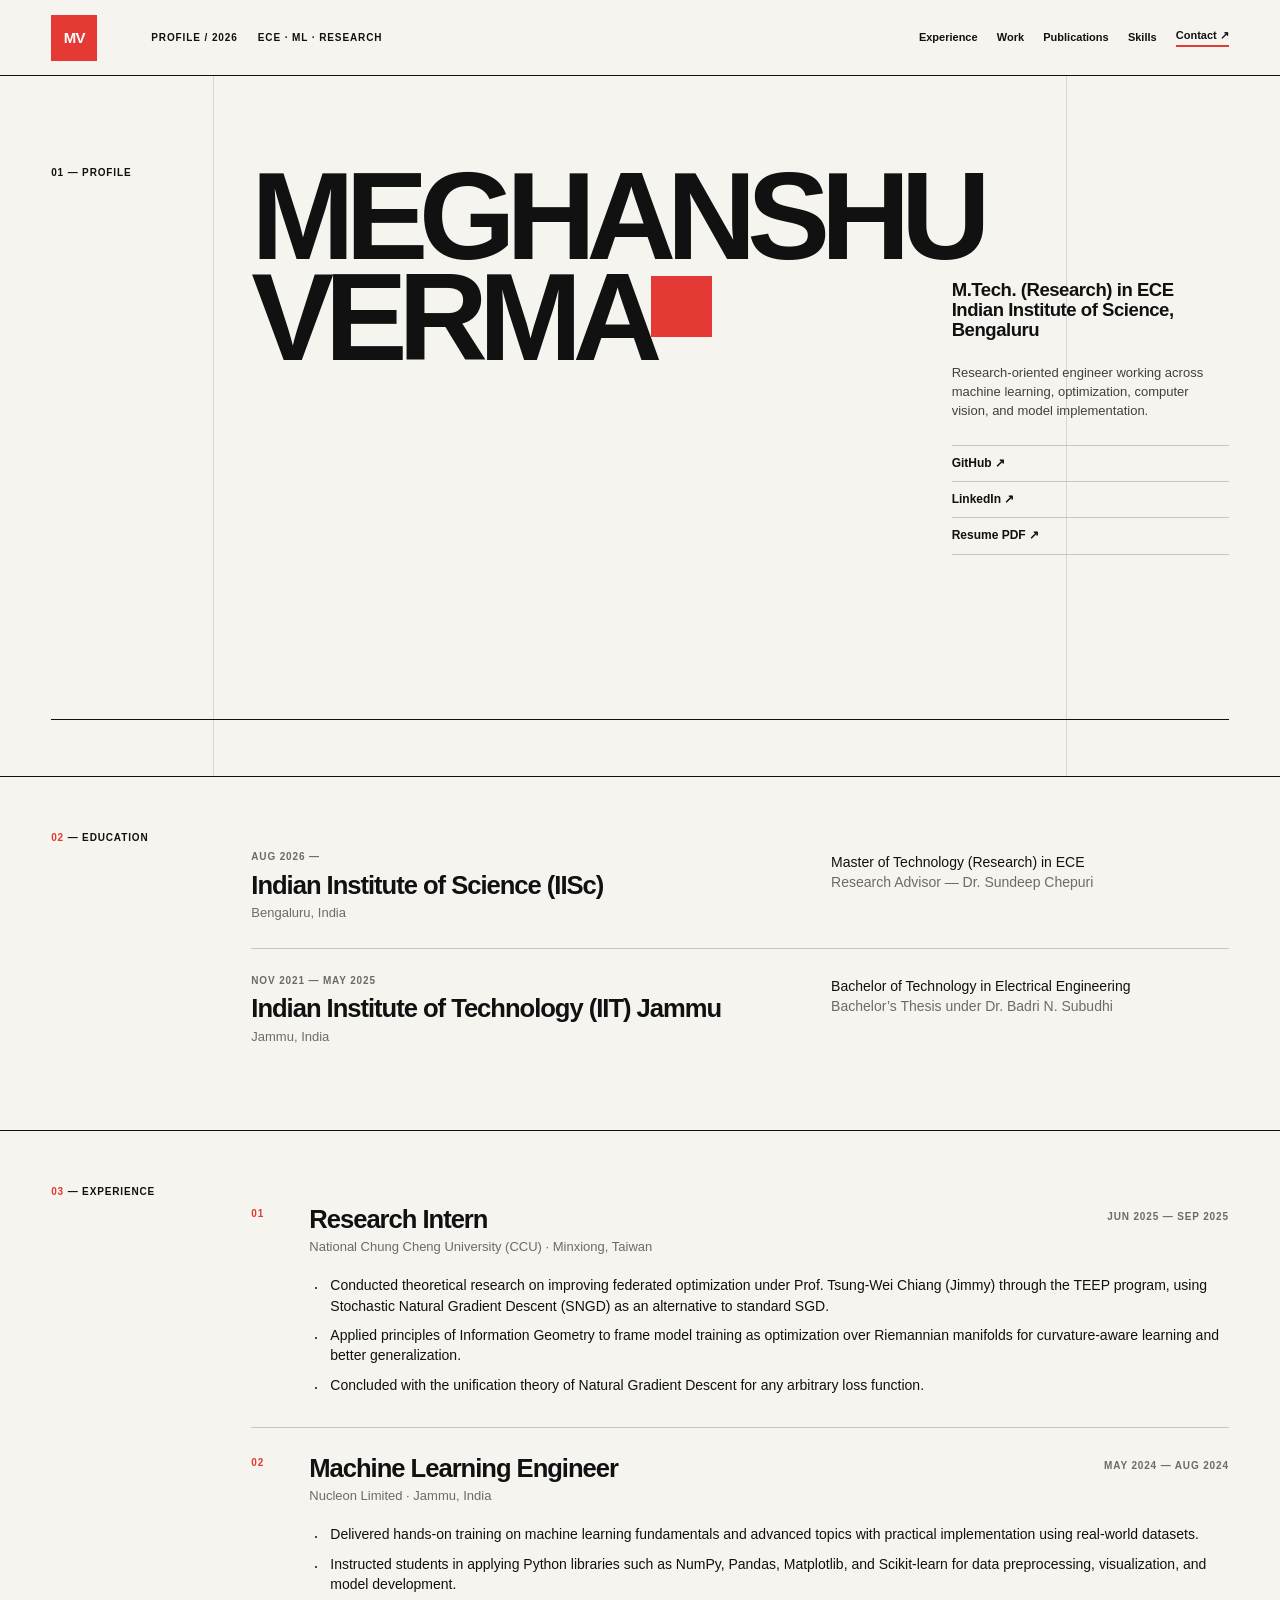
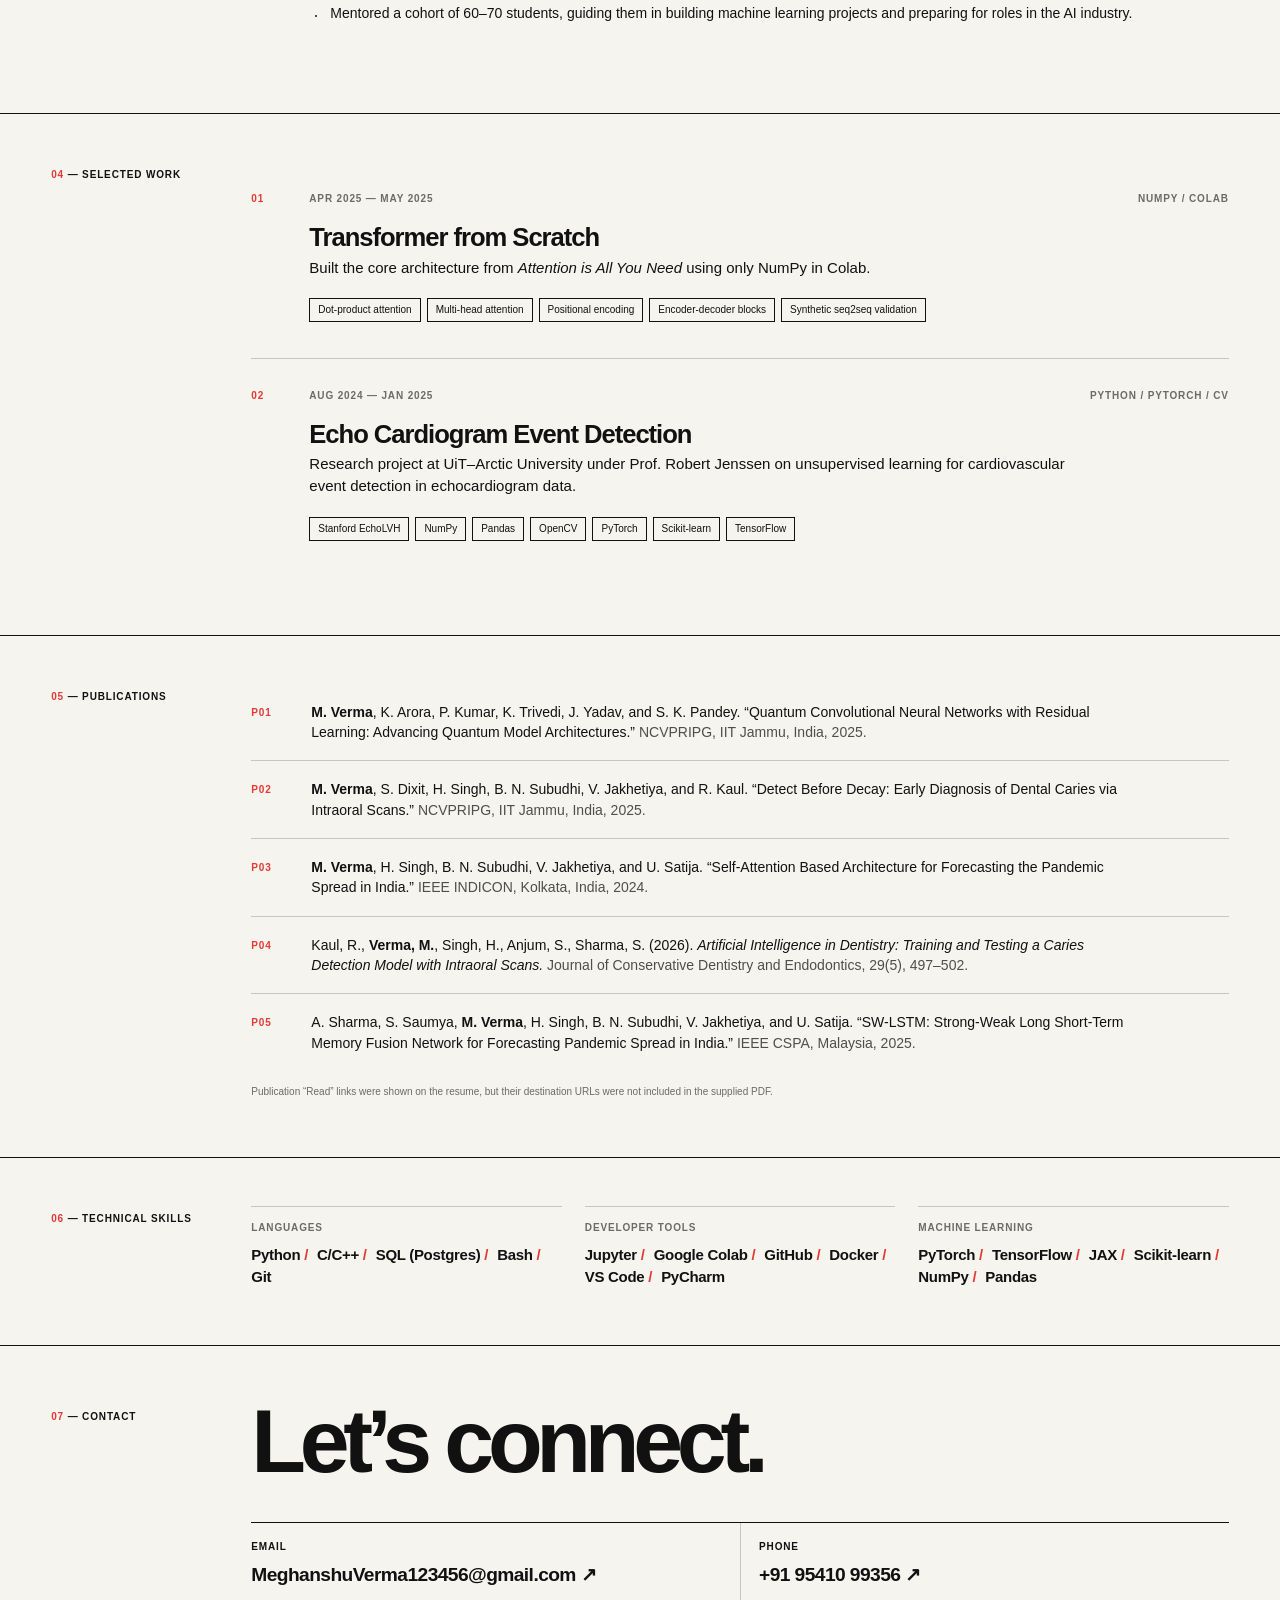
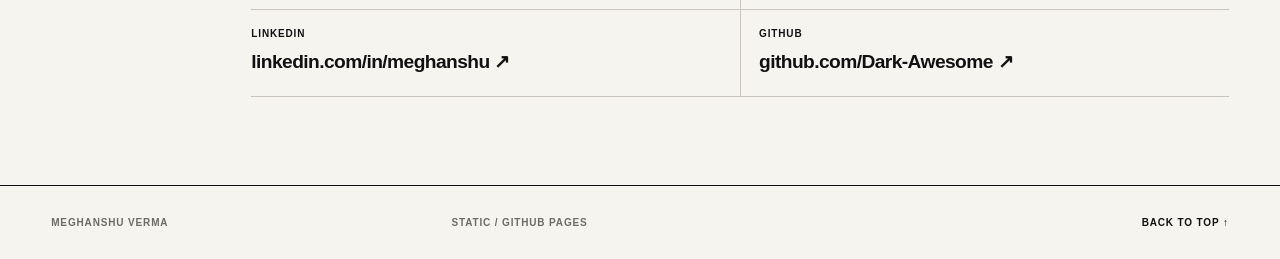
==== index.html @ c00f1c89 "Add files via upload" ====
<!doctype html>
<html lang="en">
<head>
  <meta charset="utf-8">
  <meta name="viewport" content="width=device-width, initial-scale=1">
  <meta name="theme-color" content="#e5352f">
  <meta name="description" content="Meghanshu Verma — M.Tech. (Research) in ECE at IISc Bengaluru. Research, machine learning, projects, and publications.">
  <title>Meghanshu Verma — Research & Machine Learning</title>
  <link rel="icon" href="assets/favicon.svg" type="image/svg+xml">
  <link rel="stylesheet" href="styles.css">
</head>
<body>
  <a class="skip-link" href="#main">Skip to content</a>

  <header class="site-header">
    <div class="header-mark" aria-hidden="true">MV</div>
    <div class="header-meta">
      <span>PROFILE / 2026</span>
      <span>ECE · ML · RESEARCH</span>
    </div>
    <nav aria-label="Primary navigation">
      <a href="#experience">Experience</a>
      <a href="#work">Work</a>
      <a href="#publications">Publications</a>
      <a href="#skills">Skills</a>
      <a class="nav-contact" href="mailto:MeghanshuVerma123456@gmail.com">Contact ↗</a>
    </nav>
  </header>

  <main id="main">
    <section class="hero section-grid" aria-labelledby="hero-title">
      <div class="hero-kicker label">01 — PROFILE</div>
      <div class="hero-title-wrap">
        <h1 id="hero-title">Meghanshu<br><span>Verma</span></h1>
        <div class="red-block" aria-hidden="true"></div>
      </div>
      <div class="hero-aside">
        <p class="hero-role">M.Tech. (Research) in ECE<br>Indian Institute of Science, Bengaluru</p>
        <p class="hero-note">Research-oriented engineer working across machine learning, optimization, computer vision, and model implementation.</p>
        <div class="hero-links">
          <a href="https://github.com/Dark-Awesome" target="_blank" rel="noreferrer">GitHub ↗</a>
          <a href="https://linkedin.com/in/meghanshu" target="_blank" rel="noreferrer">LinkedIn ↗</a>
          <a href="assets/resume.pdf" target="_blank" rel="noreferrer">Resume PDF ↗</a>
        </div>
      </div>
      <div class="hero-rule" aria-hidden="true"></div>
    </section>

    <section id="education" class="content-section section-grid">
      <div class="section-label label"><span>02</span> — EDUCATION</div>
      <div class="section-body">
        <article class="timeline-item">
          <div>
            <p class="eyebrow">AUG 2026 —</p>
            <h2>Indian Institute of Science (IISc)</h2>
            <p class="institution">Bengaluru, India</p>
          </div>
          <p>Master of Technology (Research) in ECE<br><span>Research Advisor — Dr. Sundeep Chepuri</span></p>
        </article>
        <article class="timeline-item">
          <div>
            <p class="eyebrow">NOV 2021 — MAY 2025</p>
            <h2>Indian Institute of Technology (IIT) Jammu</h2>
            <p class="institution">Jammu, India</p>
          </div>
          <p>Bachelor of Technology in Electrical Engineering<br><span>Bachelor’s Thesis under Dr. Badri N. Subudhi</span></p>
        </article>
      </div>
    </section>

    <section id="experience" class="content-section section-grid">
      <div class="section-label label"><span>03</span> — EXPERIENCE</div>
      <div class="section-body">
        <article class="experience-card">
          <div class="item-index">01</div>
          <div class="item-main">
            <div class="item-head">
              <div>
                <h2>Research Intern</h2>
                <p class="institution">National Chung Cheng University (CCU) · Minxiong, Taiwan</p>
              </div>
              <p class="date">JUN 2025 — SEP 2025</p>
            </div>
            <ul>
              <li>Conducted theoretical research on improving federated optimization under Prof. Tsung-Wei Chiang (Jimmy) through the TEEP program, using Stochastic Natural Gradient Descent (SNGD) as an alternative to standard SGD.</li>
              <li>Applied principles of Information Geometry to frame model training as optimization over Riemannian manifolds for curvature-aware learning and better generalization.</li>
              <li>Concluded with the unification theory of Natural Gradient Descent for any arbitrary loss function.</li>
            </ul>
          </div>
        </article>

        <article class="experience-card">
          <div class="item-index">02</div>
          <div class="item-main">
            <div class="item-head">
              <div>
                <h2>Machine Learning Engineer</h2>
                <p class="institution">Nucleon Limited · Jammu, India</p>
              </div>
              <p class="date">MAY 2024 — AUG 2024</p>
            </div>
            <ul>
              <li>Delivered hands-on training on machine learning fundamentals and advanced topics with practical implementation using real-world datasets.</li>
              <li>Instructed students in applying Python libraries such as NumPy, Pandas, Matplotlib, and Scikit-learn for data preprocessing, visualization, and model development.</li>
              <li>Mentored a cohort of 60–70 students, guiding them in building machine learning projects and preparing for roles in the AI industry.</li>
            </ul>
          </div>
        </article>
      </div>
    </section>

    <section id="work" class="content-section section-grid">
      <div class="section-label label"><span>04</span> — SELECTED WORK</div>
      <div class="section-body project-list">
        <article class="project-card">
          <div class="project-number">01</div>
          <div class="project-content">
            <div class="project-topline">
              <p class="eyebrow">APR 2025 — MAY 2025</p>
              <span class="tag">NUMPY / COLAB</span>
            </div>
            <h2>Transformer from Scratch</h2>
            <p>Built the core architecture from <em>Attention is All You Need</em> using only NumPy in Colab.</p>
            <div class="project-details">
              <span>Dot-product attention</span>
              <span>Multi-head attention</span>
              <span>Positional encoding</span>
              <span>Encoder-decoder blocks</span>
              <span>Synthetic seq2seq validation</span>
            </div>
          </div>
        </article>

        <article class="project-card">
          <div class="project-number">02</div>
          <div class="project-content">
            <div class="project-topline">
              <p class="eyebrow">AUG 2024 — JAN 2025</p>
              <span class="tag">PYTHON / PYTORCH / CV</span>
            </div>
            <h2>Echo Cardiogram Event Detection</h2>
            <p>Research project at UiT–Arctic University under Prof. Robert Jenssen on unsupervised learning for cardiovascular event detection in echocardiogram data.</p>
            <div class="project-details">
              <span>Stanford EchoLVH</span>
              <span>NumPy</span>
              <span>Pandas</span>
              <span>OpenCV</span>
              <span>PyTorch</span>
              <span>Scikit-learn</span>
              <span>TensorFlow</span>
            </div>
          </div>
        </article>
      </div>
    </section>

    <section id="publications" class="content-section section-grid">
      <div class="section-label label"><span>05</span> — PUBLICATIONS</div>
      <div class="section-body publications-list">
        <article class="publication">
          <span class="pub-id">P01</span>
          <p><strong>M. Verma</strong>, K. Arora, P. Kumar, K. Trivedi, J. Yadav, and S. K. Pandey. “Quantum Convolutional Neural Networks with Residual Learning: Advancing Quantum Model Architectures.” <span>NCVPRIPG, IIT Jammu, India, 2025.</span></p>
        </article>
        <article class="publication">
          <span class="pub-id">P02</span>
          <p><strong>M. Verma</strong>, S. Dixit, H. Singh, B. N. Subudhi, V. Jakhetiya, and R. Kaul. “Detect Before Decay: Early Diagnosis of Dental Caries via Intraoral Scans.” <span>NCVPRIPG, IIT Jammu, India, 2025.</span></p>
        </article>
        <article class="publication">
          <span class="pub-id">P03</span>
          <p><strong>M. Verma</strong>, H. Singh, B. N. Subudhi, V. Jakhetiya, and U. Satija. “Self-Attention Based Architecture for Forecasting the Pandemic Spread in India.” <span>IEEE INDICON, Kolkata, India, 2024.</span></p>
        </article>
        <article class="publication">
          <span class="pub-id">P04</span>
          <p>Kaul, R., <strong>Verma, M.</strong>, Singh, H., Anjum, S., Sharma, S. (2026). <em>Artificial Intelligence in Dentistry: Training and Testing a Caries Detection Model with Intraoral Scans.</em> <span>Journal of Conservative Dentistry and Endodontics, 29(5), 497–502.</span></p>
        </article>
        <article class="publication">
          <span class="pub-id">P05</span>
          <p>A. Sharma, S. Saumya, <strong>M. Verma</strong>, H. Singh, B. N. Subudhi, V. Jakhetiya, and U. Satija. “SW-LSTM: Strong-Weak Long Short-Term Memory Fusion Network for Forecasting Pandemic Spread in India.” <span>IEEE CSPA, Malaysia, 2025.</span></p>
        </article>
        <p class="link-note">Publication “Read” links were shown on the resume, but their destination URLs were not included in the supplied PDF.</p>
      </div>
    </section>

    <section id="skills" class="content-section section-grid">
      <div class="section-label label"><span>06</span> — TECHNICAL SKILLS</div>
      <div class="section-body skills-layout">
        <div class="skill-group">
          <p class="eyebrow">LANGUAGES</p>
          <div class="skill-cloud"><span>Python</span><span>C/C++</span><span>SQL (Postgres)</span><span>Bash</span><span>Git</span></div>
        </div>
        <div class="skill-group">
          <p class="eyebrow">DEVELOPER TOOLS</p>
          <div class="skill-cloud"><span>Jupyter</span><span>Google Colab</span><span>GitHub</span><span>Docker</span><span>VS Code</span><span>PyCharm</span></div>
        </div>
        <div class="skill-group">
          <p class="eyebrow">MACHINE LEARNING</p>
          <div class="skill-cloud"><span>PyTorch</span><span>TensorFlow</span><span>JAX</span><span>Scikit-learn</span><span>NumPy</span><span>Pandas</span></div>
        </div>
      </div>
    </section>

    <section id="contact" class="contact-section section-grid">
      <div class="section-label label"><span>07</span> — CONTACT</div>
      <div class="contact-body">
        <h2>Let’s connect.</h2>
        <div class="contact-grid">
          <a href="mailto:MeghanshuVerma123456@gmail.com">
            <span class="contact-label">EMAIL</span>
            <span class="contact-value">MeghanshuVerma123456@gmail.com ↗</span>
          </a>
          <a href="tel:+919541099356">
            <span class="contact-label">PHONE</span>
            <span class="contact-value">+91 95410 99356 ↗</span>
          </a>
          <a href="https://linkedin.com/in/meghanshu" target="_blank" rel="noreferrer">
            <span class="contact-label">LINKEDIN</span>
            <span class="contact-value">linkedin.com/in/meghanshu ↗</span>
          </a>
          <a href="https://github.com/Dark-Awesome" target="_blank" rel="noreferrer">
            <span class="contact-label">GITHUB</span>
            <span class="contact-value">github.com/Dark-Awesome ↗</span>
          </a>
        </div>
      </div>
    </section>
  </main>

  <footer class="site-footer section-grid">
    <span>MEGHANSHU VERMA</span>
    <span>STATIC / GITHUB PAGES</span>
    <a href="#main">BACK TO TOP ↑</a>
  </footer>

  <script src="script.js"></script>
</body>
</html>
---- styles.css ----
:root {
  --paper: #f5f4ef;
  --ink: #111;
  --muted: #6c6b66;
  --line: #c8c6bf;
  --red: #e53935;
  --max: 1320px;
  --gutter: clamp(20px, 4vw, 56px);
  --grid: 12;
  --col-gap: clamp(14px, 1.8vw, 28px);
}

* { box-sizing: border-box; }
html { scroll-behavior: smooth; }
body {
  margin: 0;
  background: var(--paper);
  color: var(--ink);
  font-family: "Helvetica Neue", Helvetica, Arial, sans-serif;
  line-height: 1.45;
  text-rendering: optimizeLegibility;
  overflow-x: hidden;
}

::selection { background: var(--red); color: #fff; }
a { color: inherit; }

.skip-link {
  position: fixed;
  top: 10px;
  left: 10px;
  z-index: 20;
  transform: translateY(-140%);
  background: var(--ink);
  color: var(--paper);
  padding: 10px 14px;
  text-decoration: none;
  font-size: 12px;
  font-weight: 700;
}
.skip-link:focus { transform: translateY(0); }

.site-header,
.section-grid,
.site-footer {
  width: min(100%, var(--max));
  margin-inline: auto;
  padding-inline: var(--gutter);
}

.site-header,
.section-grid,
.site-footer {
  display: grid;
  grid-template-columns: repeat(12, minmax(0, 1fr));
  column-gap: var(--col-gap);
}

.site-header {
  min-height: 76px;
  align-items: center;
  border-bottom: 1px solid var(--ink);
}

.header-mark {
  grid-column: 1;
  width: 46px;
  height: 46px;
  display: grid;
  place-items: center;
  background: var(--red);
  color: #fff;
  font-size: 15px;
  font-weight: 800;
  letter-spacing: -.05em;
}

.header-meta {
  grid-column: 2 / 7;
  display: flex;
  gap: 20px;
  flex-wrap: wrap;
  font-size: 10px;
  font-weight: 800;
  letter-spacing: .09em;
  line-height: 1.2;
}

.site-header nav {
  grid-column: 7 / -1;
  display: flex;
  justify-content: flex-end;
  align-items: center;
  gap: clamp(12px, 1.5vw, 22px);
  flex-wrap: wrap;
  font-size: 11px;
  font-weight: 700;
}
.site-header nav a { text-decoration: none; }
.site-header nav a:hover,
.site-header nav a:focus-visible { text-decoration: underline; text-underline-offset: 4px; }
.nav-contact { border-bottom: 2px solid var(--red); padding-bottom: 2px; }

/* Shared grid */
.section-grid { position: relative; }
.section-label {
  grid-column: 1 / 3;
  align-self: start;
  padding-top: 6px;
}
.section-label span { color: var(--red); }
.section-body { grid-column: 3 / 13; min-width: 0; }

.label,
.eyebrow,
.tag,
.contact-label,
.site-footer,
.date,
.item-index,
.project-number,
.pub-id {
  font-size: 10px;
  font-weight: 800;
  letter-spacing: .085em;
  text-transform: uppercase;
}

/* Hero */
.hero {
  min-height: 700px;
  padding-top: clamp(56px, 7vw, 96px);
  padding-bottom: 56px;
  align-items: start;
  background-image:
    linear-gradient(to right,
      transparent calc(16.666% - .5px), var(--line) 16.666%,
      transparent calc(16.666% + .5px)),
    linear-gradient(to right,
      transparent calc(83.333% - .5px), var(--line) 83.333%,
      transparent calc(83.333% + .5px));
  background-size: 100% 100%;
  background-repeat: no-repeat;
}

.hero-kicker { grid-column: 1 / 3; }
.hero-title-wrap {
  grid-column: 3 / 10;
  position: relative;
  z-index: 1;
}
.hero h1 {
  margin: 0;
  max-width: none;
  font-size: clamp(76px, 9.7vw, 154px);
  line-height: .82;
  letter-spacing: -.075em;
  font-weight: 800;
  text-transform: uppercase;
}
.hero h1 span { display: block; }
.red-block {
  width: clamp(38px, 4.8vw, 76px);
  aspect-ratio: 1;
  position: absolute;
  left: 59%;
  top: 54%;
  background: var(--red);
  z-index: -1;
}

.hero-aside {
  grid-column: 10 / 13;
  align-self: end;
  padding-bottom: 2px;
  position: relative;
  z-index: 2;
}
.hero-role {
  margin: 0 0 24px;
  max-width: 300px;
  font-size: clamp(17px, 1.45vw, 22px);
  line-height: 1.08;
  font-weight: 800;
  letter-spacing: -.025em;
}
.hero-note {
  max-width: 295px;
  margin: 0 0 24px;
  color: #40403c;
  font-size: 13px;
}
.hero-links {
  display: grid;
  max-width: 295px;
}
.hero-links a {
  display: flex;
  justify-content: space-between;
  gap: 15px;
  padding: 9px 0;
  border-top: 1px solid var(--line);
  text-decoration: none;
  font-size: 12px;
  font-weight: 700;
}
.hero-links a:last-child { border-bottom: 1px solid var(--line); }
.hero-links a:hover,
.hero-links a:focus-visible {
  padding-left: 6px;
  padding-right: 6px;
  background: rgba(229, 57, 53, .08);
}
.hero-rule {
  grid-column: 1 / 13;
  align-self: end;
  height: 1px;
  background: var(--ink);
  margin-top: 48px;
}

/* Sections */
.content-section,
.contact-section {
  border-top: 1px solid var(--ink);
}
.content-section {
  padding-top: 48px;
  padding-bottom: 58px;
}

.timeline-item,
.experience-card,
.project-card,
.publication {
  border-top: 1px solid var(--line);
}
.timeline-item:first-child,
.experience-card:first-child,
.project-card:first-child,
.publication:first-child { border-top: 0; }

.timeline-item {
  display: grid;
  grid-template-columns: 7fr 5fr;
  column-gap: var(--col-gap);
  padding: 25px 0;
}
.timeline-item h2,
.experience-card h2,
.project-card h2 {
  margin: 0 0 6px;
  font-size: clamp(21px, 2vw, 29px);
  line-height: 1;
  letter-spacing: -.04em;
}
.timeline-item > p { margin: 2px 0 0; font-size: 14px; }
.timeline-item > p span,
.institution { color: var(--muted); }
.institution { margin: 0; font-size: 13px; }
.eyebrow { margin: 0 0 8px; color: var(--muted); }

.experience-card {
  display: grid;
  grid-template-columns: 36px 1fr;
  column-gap: 22px;
  padding: 28px 0 32px;
}
.item-index,
.project-number { color: var(--red); }
.item-head {
  display: flex;
  justify-content: space-between;
  align-items: flex-start;
  gap: 24px;
  margin-bottom: 18px;
}
.date { margin: 3px 0 0; white-space: nowrap; color: var(--muted); }
ul { margin: 0; padding-left: 17px; }
li { padding-left: 4px; margin-bottom: 9px; font-size: 14px; }
li:last-child { margin-bottom: 0; }
li::marker { font-size: 8px; }

.project-list { display: block; }
.project-card {
  display: grid;
  grid-template-columns: 36px 1fr;
  column-gap: 22px;
  padding: 30px 0 36px;
}
.project-topline {
  display: flex;
  justify-content: space-between;
  align-items: baseline;
  gap: 16px;
  margin-bottom: 10px;
}
.tag { color: var(--muted); text-align: right; }
.project-content > p {
  max-width: 760px;
  margin: 0 0 20px;
  font-size: 15px;
}
.project-details { display: flex; flex-wrap: wrap; gap: 6px; }
.project-details span {
  border: 1px solid var(--ink);
  padding: 5px 8px;
  font-size: 10px;
  line-height: 1.2;
}

.publication {
  display: grid;
  grid-template-columns: 38px 1fr;
  column-gap: 22px;
  padding: 18px 0;
}
.publication p {
  max-width: 820px;
  margin: 0;
  font-size: 14px;
}
.publication p span { color: #4e4e4a; }
.pub-id { color: var(--red); padding-top: 4px; }
.link-note { margin: 14px 0 0; color: var(--muted); font-size: 10px; }

.skills-layout {
  display: grid;
  grid-template-columns: repeat(3, minmax(0, 1fr));
  gap: var(--col-gap);
}
.skill-group {
  border-top: 1px solid var(--line);
  padding-top: 14px;
  min-width: 0;
}
.skill-cloud {
  display: flex;
  flex-wrap: wrap;
  gap: 0 9px;
}
.skill-cloud span {
  font-size: 15px;
  font-weight: 700;
  letter-spacing: -.02em;
  line-height: 1.45;
}
.skill-cloud span:not(:last-child)::after { content: " /"; color: var(--red); }

/* Contact */
.contact-section {
  padding-top: 58px;
  padding-bottom: 88px;
}
.contact-body { grid-column: 3 / 13; }
.contact-body h2 {
  margin: 0 0 42px;
  font-size: clamp(58px, 7vw, 108px);
  line-height: .84;
  letter-spacing: -.07em;
}
.contact-grid {
  display: grid;
  grid-template-columns: repeat(2, minmax(0, 1fr));
  border-top: 1px solid var(--ink);
}
.contact-grid a {
  display: grid;
  gap: 7px;
  min-width: 0;
  padding: 17px 18px 20px 0;
  border-bottom: 1px solid var(--line);
  text-decoration: none;
}
.contact-grid a:nth-child(even) { padding-left: 18px; border-left: 1px solid var(--line); }
.contact-grid a:hover .contact-value { text-decoration: underline; text-underline-offset: 5px; }
.contact-value {
  max-width: 100%;
  overflow-wrap: anywhere;
  font-size: clamp(16px, 1.5vw, 22px);
  font-weight: 700;
  letter-spacing: -.03em;
}

.site-footer {
  min-height: 74px;
  align-items: center;
  border-top: 1px solid var(--ink);
  color: var(--muted);
}
.site-footer span:first-child { grid-column: 1 / 5; }
.site-footer span:nth-child(2) { grid-column: 5 / 9; }
.site-footer a { grid-column: 9 / 13; justify-self: end; color: var(--ink); text-decoration: none; }
.site-footer a:hover { text-decoration: underline; text-underline-offset: 4px; }

@media (max-width: 980px) {
  :root { --gutter: clamp(20px, 3vw, 34px); }
  .header-meta { grid-column: 2 / 8; }
  .site-header nav { grid-column: 8 / 13; }

  .hero-title-wrap { grid-column: 3 / 10; }
  .hero-aside { grid-column: 10 / 13; }
  .hero h1 { font-size: clamp(67px, 10vw, 112px); }

  .section-label { grid-column: 1 / 3; }
  .section-body,
  .contact-body { grid-column: 3 / 13; }

  .timeline-item { grid-template-columns: 1fr; row-gap: 12px; }
  .skills-layout { grid-template-columns: 1fr; }
}

@media (max-width: 720px) {
  :root {
    --gutter: 18px;
    --col-gap: 14px;
  }

  .site-header {
    min-height: 68px;
    grid-template-columns: 44px 1fr;
    row-gap: 12px;
    padding-top: 14px;
    padding-bottom: 14px;
  }
  .header-mark { width: 40px; height: 40px; }
  .header-meta { grid-column: 2 / 13; font-size: 9px; gap: 9px; }
  .site-header nav {
    grid-column: 1 / 13;
    justify-content: flex-start;
    gap: 12px;
    font-size: 10px;
  }

  .section-grid { display: block; }
  .hero {
    min-height: auto;
    padding-top: 42px;
    padding-bottom: 44px;
    background: none;
  }
  .hero-kicker { margin-bottom: 48px; }
  .hero-title-wrap { margin: 0; }
  .hero h1 { font-size: clamp(68px, 20vw, 114px); }
  .red-block { left: 61%; top: 57%; width: clamp(38px, 12vw, 62px); }
  .hero-aside { margin-top: 56px; padding: 0 0 0 22%; }
  .hero-role,
  .hero-note,
  .hero-links { max-width: none; }
  .hero-rule { margin-top: 46px; }

  .content-section { padding-top: 34px; padding-bottom: 44px; }
  .section-label { margin-bottom: 20px; padding-top: 0; }
  .timeline-item,
  .experience-card,
  .project-card,
  .publication { grid-template-columns: 1fr; row-gap: 11px; }

  .experience-card,
  .project-card { padding: 22px 0 28px; }
  .item-head,
  .project-topline { display: block; }
  .date { margin-top: 9px; }
  .tag { display: block; margin-top: 3px; text-align: left; }

  .publication { padding: 16px 0; }
  .publication p { font-size: 13px; }

  .skills-layout { gap: 28px; }
  .contact-section { padding-top: 44px; padding-bottom: 62px; }
  .contact-body h2 { margin-bottom: 30px; }
  .contact-grid { grid-template-columns: 1fr; }
  .contact-grid a,
  .contact-grid a:nth-child(even) {
    padding: 16px 0 18px;
    border-left: 0;
  }

  .site-footer {
    display: flex;
    flex-wrap: wrap;
    align-items: center;
    gap: 8px 18px;
    padding-top: 17px;
    padding-bottom: 17px;
  }
  .site-footer span:first-child,
  .site-footer span:nth-child(2),
  .site-footer a { grid-column: auto; }
  .site-footer a { margin-left: auto; }
}

@media (prefers-reduced-motion: reduce) {
  html { scroll-behavior: auto; }
}
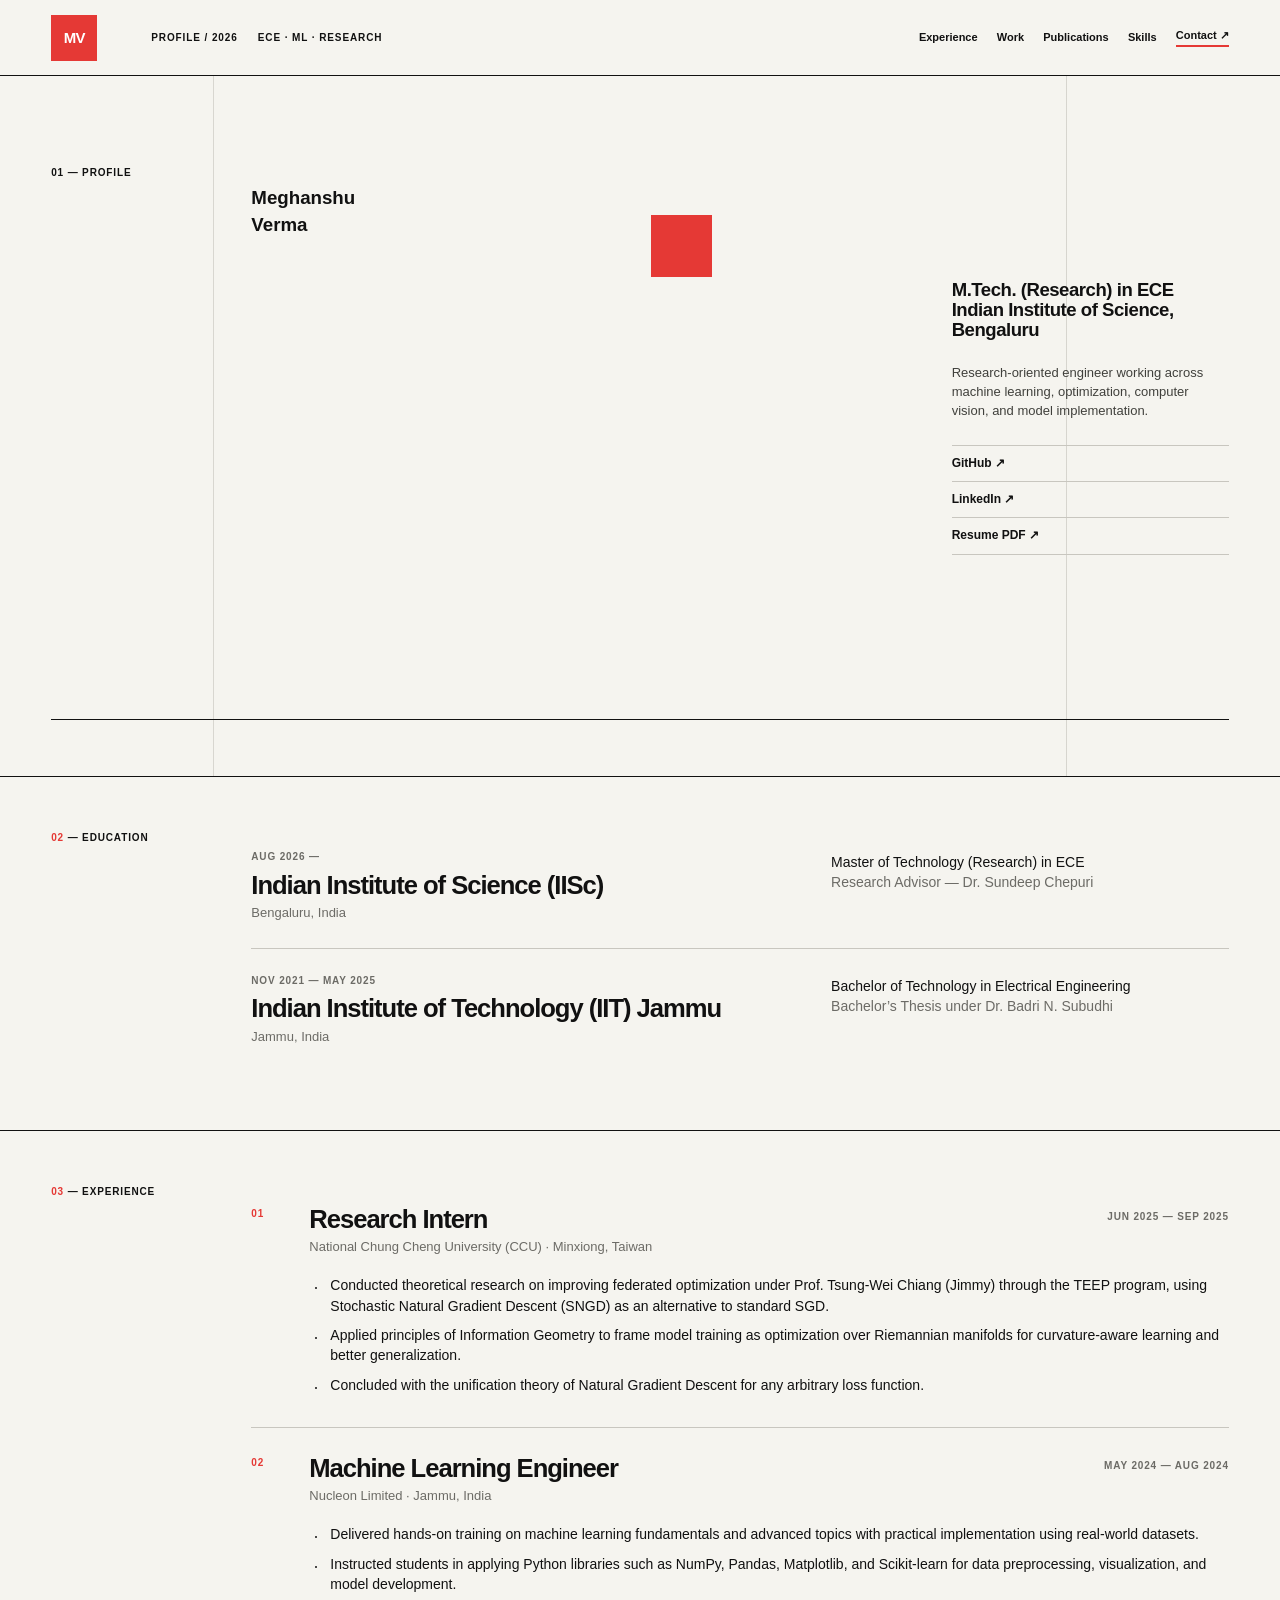
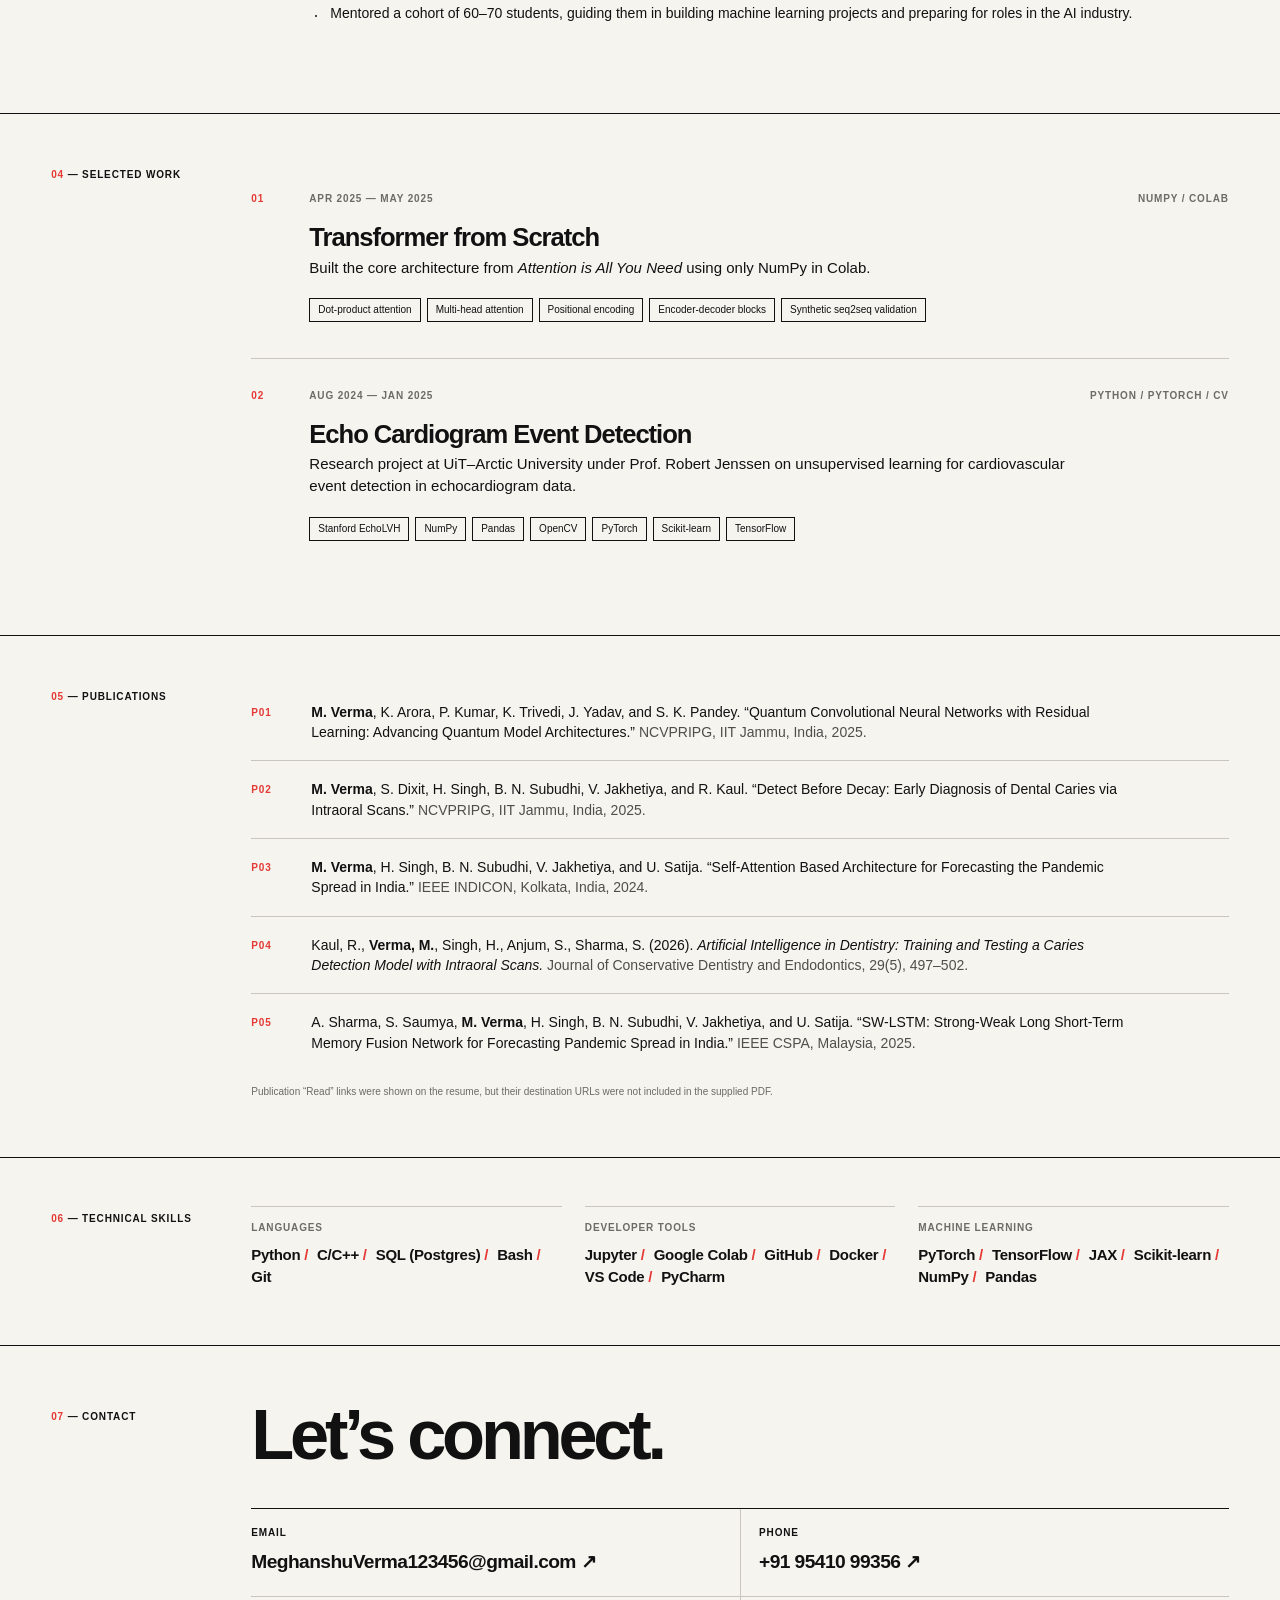
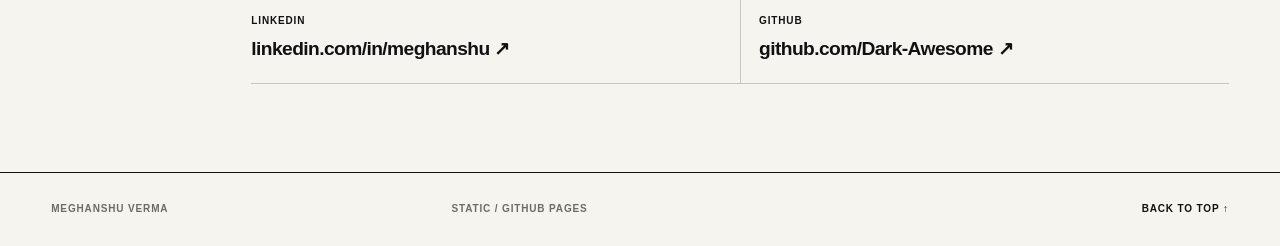
==== commit 28a1afe4: "Update index.html" ====
--- a/index.html
+++ b/index.html
@@ -5,7 +5,7 @@
   <meta name="viewport" content="width=device-width, initial-scale=1">
   <meta name="theme-color" content="#e5352f">
   <meta name="description" content="Meghanshu Verma — M.Tech. (Research) in ECE at IISc Bengaluru. Research, machine learning, projects, and publications.">
-  <title>Meghanshu Verma — Research & Machine Learning</title>
+  <title>Meghanshu Verma — AI Research</title>
   <link rel="icon" href="assets/favicon.svg" type="image/svg+xml">
   <link rel="stylesheet" href="styles.css">
 </head>
@@ -31,7 +31,7 @@
     <section class="hero section-grid" aria-labelledby="hero-title">
       <div class="hero-kicker label">01 — PROFILE</div>
       <div class="hero-title-wrap">
-        <h1 id="hero-title">Meghanshu<br><span>Verma</span></h1>
+        <h3 id="hero-title">Meghanshu<br><span>Verma</span></h3>
         <div class="red-block" aria-hidden="true"></div>
       </div>
       <div class="hero-aside">
--- a/styles.css
+++ b/styles.css
@@ -11,7 +11,9 @@
 }
 
 * { box-sizing: border-box; }
+
 html { scroll-behavior: smooth; }
+
 body {
   margin: 0;
   background: var(--paper);
@@ -22,7 +24,11 @@
   overflow-x: hidden;
 }
 
-::selection { background: var(--red); color: #fff; }
+::selection {
+  background: var(--red);
+  color: #fff;
+}
+
 a { color: inherit; }
 
 .skip-link {
@@ -38,7 +44,10 @@
   font-size: 12px;
   font-weight: 700;
 }
-.skip-link:focus { transform: translateY(0); }
+
+.skip-link:focus {
+  transform: translateY(0);
+}
 
 .site-header,
 .section-grid,
@@ -96,20 +105,42 @@
   font-size: 11px;
   font-weight: 700;
 }
-.site-header nav a { text-decoration: none; }
+
+.site-header nav a {
+  text-decoration: none;
+}
+
 .site-header nav a:hover,
-.site-header nav a:focus-visible { text-decoration: underline; text-underline-offset: 4px; }
-.nav-contact { border-bottom: 2px solid var(--red); padding-bottom: 2px; }
+.site-header nav a:focus-visible {
+  text-decoration: underline;
+  text-underline-offset: 4px;
+}
+
+.nav-contact {
+  border-bottom: 2px solid var(--red);
+  padding-bottom: 2px;
+}
 
 /* Shared grid */
-.section-grid { position: relative; }
+
+.section-grid {
+  position: relative;
+}
+
 .section-label {
   grid-column: 1 / 3;
   align-self: start;
   padding-top: 6px;
 }
-.section-label span { color: var(--red); }
-.section-body { grid-column: 3 / 13; min-width: 0; }
+
+.section-label span {
+  color: var(--red);
+}
+
+.section-body {
+  grid-column: 3 / 13;
+  min-width: 0;
+}
 
 .label,
 .eyebrow,
@@ -127,38 +158,55 @@
 }
 
 /* Hero */
+
 .hero {
   min-height: 700px;
   padding-top: clamp(56px, 7vw, 96px);
   padding-bottom: 56px;
   align-items: start;
   background-image:
-    linear-gradient(to right,
-      transparent calc(16.666% - .5px), var(--line) 16.666%,
-      transparent calc(16.666% + .5px)),
-    linear-gradient(to right,
-      transparent calc(83.333% - .5px), var(--line) 83.333%,
-      transparent calc(83.333% + .5px));
+    linear-gradient(
+      to right,
+      transparent calc(16.666% - .5px),
+      var(--line) 16.666%,
+      transparent calc(16.666% + .5px)
+    ),
+    linear-gradient(
+      to right,
+      transparent calc(83.333% - .5px),
+      var(--line) 83.333%,
+      transparent calc(83.333% + .5px)
+    );
   background-size: 100% 100%;
   background-repeat: no-repeat;
 }
 
-.hero-kicker { grid-column: 1 / 3; }
+.hero-kicker {
+  grid-column: 1 / 3;
+}
+
 .hero-title-wrap {
   grid-column: 3 / 10;
   position: relative;
   z-index: 1;
 }
+
+/* MAIN NAME — REDUCED SIZE */
+
 .hero h1 {
   margin: 0;
   max-width: none;
-  font-size: clamp(76px, 9.7vw, 154px);
-  line-height: .82;
-  letter-spacing: -.075em;
+  font-size: clamp(52px, 6.2vw, 92px);
+  line-height: .88;
+  letter-spacing: -.06em;
   font-weight: 800;
   text-transform: uppercase;
 }
-.hero h1 span { display: block; }
+
+.hero h1 span {
+  display: block;
+}
+
 .red-block {
   width: clamp(38px, 4.8vw, 76px);
   aspect-ratio: 1;
@@ -176,6 +224,7 @@
   position: relative;
   z-index: 2;
 }
+
 .hero-role {
   margin: 0 0 24px;
   max-width: 300px;
@@ -184,16 +233,19 @@
   font-weight: 800;
   letter-spacing: -.025em;
 }
+
 .hero-note {
   max-width: 295px;
   margin: 0 0 24px;
   color: #40403c;
   font-size: 13px;
 }
+
 .hero-links {
   display: grid;
   max-width: 295px;
 }
+
 .hero-links a {
   display: flex;
   justify-content: space-between;
@@ -204,13 +256,18 @@
   font-size: 12px;
   font-weight: 700;
 }
-.hero-links a:last-child { border-bottom: 1px solid var(--line); }
+
+.hero-links a:last-child {
+  border-bottom: 1px solid var(--line);
+}
+
 .hero-links a:hover,
 .hero-links a:focus-visible {
   padding-left: 6px;
   padding-right: 6px;
   background: rgba(229, 57, 53, .08);
 }
+
 .hero-rule {
   grid-column: 1 / 13;
   align-self: end;
@@ -220,10 +277,12 @@
 }
 
 /* Sections */
+
 .content-section,
 .contact-section {
   border-top: 1px solid var(--ink);
 }
+
 .content-section {
   padding-top: 48px;
   padding-bottom: 58px;
@@ -235,10 +294,13 @@
 .publication {
   border-top: 1px solid var(--line);
 }
+
 .timeline-item:first-child,
 .experience-card:first-child,
 .project-card:first-child,
-.publication:first-child { border-top: 0; }
+.publication:first-child {
+  border-top: 0;
+}
 
 .timeline-item {
   display: grid;
@@ -246,6 +308,7 @@
   column-gap: var(--col-gap);
   padding: 25px 0;
 }
+
 .timeline-item h2,
 .experience-card h2,
 .project-card h2 {
@@ -254,11 +317,26 @@
   line-height: 1;
   letter-spacing: -.04em;
 }
-.timeline-item > p { margin: 2px 0 0; font-size: 14px; }
+
+.timeline-item > p {
+  margin: 2px 0 0;
+  font-size: 14px;
+}
+
 .timeline-item > p span,
-.institution { color: var(--muted); }
-.institution { margin: 0; font-size: 13px; }
-.eyebrow { margin: 0 0 8px; color: var(--muted); }
+.institution {
+  color: var(--muted);
+}
+
+.institution {
+  margin: 0;
+  font-size: 13px;
+}
+
+.eyebrow {
+  margin: 0 0 8px;
+  color: var(--muted);
+}
 
 .experience-card {
   display: grid;
@@ -266,8 +344,12 @@
   column-gap: 22px;
   padding: 28px 0 32px;
 }
+
 .item-index,
-.project-number { color: var(--red); }
+.project-number {
+  color: var(--red);
+}
+
 .item-head {
   display: flex;
   justify-content: space-between;
@@ -275,19 +357,43 @@
   gap: 24px;
   margin-bottom: 18px;
 }
-.date { margin: 3px 0 0; white-space: nowrap; color: var(--muted); }
-ul { margin: 0; padding-left: 17px; }
-li { padding-left: 4px; margin-bottom: 9px; font-size: 14px; }
-li:last-child { margin-bottom: 0; }
-li::marker { font-size: 8px; }
-
-.project-list { display: block; }
+
+.date {
+  margin: 3px 0 0;
+  white-space: nowrap;
+  color: var(--muted);
+}
+
+ul {
+  margin: 0;
+  padding-left: 17px;
+}
+
+li {
+  padding-left: 4px;
+  margin-bottom: 9px;
+  font-size: 14px;
+}
+
+li:last-child {
+  margin-bottom: 0;
+}
+
+li::marker {
+  font-size: 8px;
+}
+
+.project-list {
+  display: block;
+}
+
 .project-card {
   display: grid;
   grid-template-columns: 36px 1fr;
   column-gap: 22px;
   padding: 30px 0 36px;
 }
+
 .project-topline {
   display: flex;
   justify-content: space-between;
@@ -295,13 +401,24 @@
   gap: 16px;
   margin-bottom: 10px;
 }
-.tag { color: var(--muted); text-align: right; }
+
+.tag {
+  color: var(--muted);
+  text-align: right;
+}
+
 .project-content > p {
   max-width: 760px;
   margin: 0 0 20px;
   font-size: 15px;
 }
-.project-details { display: flex; flex-wrap: wrap; gap: 6px; }
+
+.project-details {
+  display: flex;
+  flex-wrap: wrap;
+  gap: 6px;
+}
+
 .project-details span {
   border: 1px solid var(--ink);
   padding: 5px 8px;
@@ -315,55 +432,82 @@
   column-gap: 22px;
   padding: 18px 0;
 }
+
 .publication p {
   max-width: 820px;
   margin: 0;
   font-size: 14px;
 }
-.publication p span { color: #4e4e4a; }
-.pub-id { color: var(--red); padding-top: 4px; }
-.link-note { margin: 14px 0 0; color: var(--muted); font-size: 10px; }
+
+.publication p span {
+  color: #4e4e4a;
+}
+
+.pub-id {
+  color: var(--red);
+  padding-top: 4px;
+}
+
+.link-note {
+  margin: 14px 0 0;
+  color: var(--muted);
+  font-size: 10px;
+}
 
 .skills-layout {
   display: grid;
   grid-template-columns: repeat(3, minmax(0, 1fr));
   gap: var(--col-gap);
 }
+
 .skill-group {
   border-top: 1px solid var(--line);
   padding-top: 14px;
   min-width: 0;
 }
+
 .skill-cloud {
   display: flex;
   flex-wrap: wrap;
   gap: 0 9px;
 }
+
 .skill-cloud span {
   font-size: 15px;
   font-weight: 700;
   letter-spacing: -.02em;
   line-height: 1.45;
 }
-.skill-cloud span:not(:last-child)::after { content: " /"; color: var(--red); }
+
+.skill-cloud span:not(:last-child)::after {
+  content: " /";
+  color: var(--red);
+}
 
 /* Contact */
+
 .contact-section {
   padding-top: 58px;
   padding-bottom: 88px;
 }
-.contact-body { grid-column: 3 / 13; }
+
+.contact-body {
+  grid-column: 3 / 13;
+}
+
 .contact-body h2 {
   margin: 0 0 42px;
-  font-size: clamp(58px, 7vw, 108px);
-  line-height: .84;
-  letter-spacing: -.07em;
-}
+  font-size: clamp(50px, 5.5vw, 82px);
+  line-height: .88;
+  letter-spacing: -.06em;
+}
+
 .contact-grid {
   display: grid;
   grid-template-columns: repeat(2, minmax(0, 1fr));
   border-top: 1px solid var(--ink);
 }
+
 .contact-grid a {
   display: grid;
   gap: 7px;
@@ -372,8 +516,17 @@
   border-bottom: 1px solid var(--line);
   text-decoration: none;
 }
-.contact-grid a:nth-child(even) { padding-left: 18px; border-left: 1px solid var(--line); }
-.contact-grid a:hover .contact-value { text-decoration: underline; text-underline-offset: 5px; }
+
+.contact-grid a:nth-child(even) {
+  padding-left: 18px;
+  border-left: 1px solid var(--line);
+}
+
+.contact-grid a:hover .contact-value {
+  text-decoration: underline;
+  text-underline-offset: 5px;
+}
+
 .contact-value {
   max-width: 100%;
   overflow-wrap: anywhere;
@@ -382,33 +535,82 @@
   letter-spacing: -.03em;
 }
 
+/* Footer */
+
 .site-footer {
   min-height: 74px;
   align-items: center;
   border-top: 1px solid var(--ink);
   color: var(--muted);
 }
-.site-footer span:first-child { grid-column: 1 / 5; }
-.site-footer span:nth-child(2) { grid-column: 5 / 9; }
-.site-footer a { grid-column: 9 / 13; justify-self: end; color: var(--ink); text-decoration: none; }
-.site-footer a:hover { text-decoration: underline; text-underline-offset: 4px; }
+
+.site-footer span:first-child {
+  grid-column: 1 / 5;
+}
+
+.site-footer span:nth-child(2) {
+  grid-column: 5 / 9;
+}
+
+.site-footer a {
+  grid-column: 9 / 13;
+  justify-self: end;
+  color: var(--ink);
+  text-decoration: none;
+}
+
+.site-footer a:hover {
+  text-decoration: underline;
+  text-underline-offset: 4px;
+}
+
+/* Tablet */
 
 @media (max-width: 980px) {
-  :root { --gutter: clamp(20px, 3vw, 34px); }
-  .header-meta { grid-column: 2 / 8; }
-  .site-header nav { grid-column: 8 / 13; }
-
-  .hero-title-wrap { grid-column: 3 / 10; }
-  .hero-aside { grid-column: 10 / 13; }
-  .hero h1 { font-size: clamp(67px, 10vw, 112px); }
-
-  .section-label { grid-column: 1 / 3; }
+  :root {
+    --gutter: clamp(20px, 3vw, 34px);
+  }
+
+  .header-meta {
+    grid-column: 2 / 8;
+  }
+
+  .site-header nav {
+    grid-column: 8 / 13;
+  }
+
+  .hero-title-wrap {
+    grid-column: 3 / 10;
+  }
+
+  .hero-aside {
+    grid-column: 10 / 13;
+  }
+
+  .hero h1 {
+    font-size: clamp(48px, 8vw, 78px);
+  }
+
+  .section-label {
+    grid-column: 1 / 3;
+  }
+
   .section-body,
-  .contact-body { grid-column: 3 / 13; }
-
-  .timeline-item { grid-template-columns: 1fr; row-gap: 12px; }
-  .skills-layout { grid-template-columns: 1fr; }
-}
+  .contact-body {
+    grid-column: 3 / 13;
+  }
+
+  .timeline-item {
+    grid-template-columns: 1fr;
+    row-gap: 12px;
+  }
+
+  .skills-layout {
+    grid-template-columns: 1fr;
+  }
+}
+
+/* Mobile */
 
 @media (max-width: 720px) {
   :root {
@@ -423,8 +625,18 @@
     padding-top: 14px;
     padding-bottom: 14px;
   }
-  .header-mark { width: 40px; height: 40px; }
-  .header-meta { grid-column: 2 / 13; font-size: 9px; gap: 9px; }
+
+  .header-mark {
+    width: 40px;
+    height: 40px;
+  }
+
+  .header-meta {
+    grid-column: 2 / 13;
+    font-size: 9px;
+    gap: 9px;
+  }
+
   .site-header nav {
     grid-column: 1 / 13;
     justify-content: flex-start;
@@ -432,44 +644,114 @@
     font-size: 10px;
   }
 
-  .section-grid { display: block; }
+  .section-grid {
+    display: block;
+  }
+
   .hero {
     min-height: auto;
     padding-top: 42px;
     padding-bottom: 44px;
     background: none;
   }
-  .hero-kicker { margin-bottom: 48px; }
-  .hero-title-wrap { margin: 0; }
-  .hero h1 { font-size: clamp(68px, 20vw, 114px); }
-  .red-block { left: 61%; top: 57%; width: clamp(38px, 12vw, 62px); }
-  .hero-aside { margin-top: 56px; padding: 0 0 0 22%; }
+
+  .hero-kicker {
+    margin-bottom: 48px;
+  }
+
+  .hero-title-wrap {
+    margin: 0;
+  }
+
+  .hero h1 {
+    font-size: clamp(48px, 16vw, 82px);
+  }
+
+  .red-block {
+    left: 61%;
+    top: 57%;
+    width: clamp(38px, 12vw, 62px);
+  }
+
+  .hero-aside {
+    margin-top: 56px;
+    padding: 0 0 0 22%;
+  }
+
   .hero-role,
   .hero-note,
-  .hero-links { max-width: none; }
-  .hero-rule { margin-top: 46px; }
-
-  .content-section { padding-top: 34px; padding-bottom: 44px; }
-  .section-label { margin-bottom: 20px; padding-top: 0; }
+  .hero-links {
+    max-width: none;
+  }
+
+  .hero-rule {
+    margin-top: 46px;
+  }
+
+  .content-section {
+    padding-top: 34px;
+    padding-bottom: 44px;
+  }
+
+  .section-label {
+    margin-bottom: 20px;
+    padding-top: 0;
+  }
+
   .timeline-item,
   .experience-card,
   .project-card,
-  .publication { grid-template-columns: 1fr; row-gap: 11px; }
+  .publication {
+    grid-template-columns: 1fr;
+    row-gap: 11px;
+  }
 
   .experience-card,
-  .project-card { padding: 22px 0 28px; }
+  .project-card {
+    padding: 22px 0 28px;
+  }
+
   .item-head,
-  .project-topline { display: block; }
-  .date { margin-top: 9px; }
-  .tag { display: block; margin-top: 3px; text-align: left; }
-
-  .publication { padding: 16px 0; }
-  .publication p { font-size: 13px; }
-
-  .skills-layout { gap: 28px; }
-  .contact-section { padding-top: 44px; padding-bottom: 62px; }
-  .contact-body h2 { margin-bottom: 30px; }
-  .contact-grid { grid-template-columns: 1fr; }
+  .project-topline {
+    display: block;
+  }
+
+  .date {
+    margin-top: 9px;
+  }
+
+  .tag {
+    display: block;
+    margin-top: 3px;
+    text-align: left;
+  }
+
+  .publication {
+    padding: 16px 0;
+  }
+
+  .publication p {
+    font-size: 13px;
+  }
+
+  .skills-layout {
+    gap: 28px;
+  }
+
+  .contact-section {
+    padding-top: 44px;
+    padding-bottom: 62px;
+  }
+
+  .contact-body h2 {
+    margin-bottom: 30px;
+    font-size: clamp(44px, 13vw, 68px);
+  }
+
+  .contact-grid {
+    grid-template-columns: 1fr;
+  }
+
   .contact-grid a,
   .contact-grid a:nth-child(even) {
     padding: 16px 0 18px;
@@ -484,12 +766,20 @@
     padding-top: 17px;
     padding-bottom: 17px;
   }
+
   .site-footer span:first-child,
   .site-footer span:nth-child(2),
-  .site-footer a { grid-column: auto; }
-  .site-footer a { margin-left: auto; }
+  .site-footer a {
+    grid-column: auto;
+  }
+
+  .site-footer a {
+    margin-left: auto;
+  }
 }
 
 @media (prefers-reduced-motion: reduce) {
-  html { scroll-behavior: auto; }
-}
+  html {
+    scroll-behavior: auto;
+  }
+}
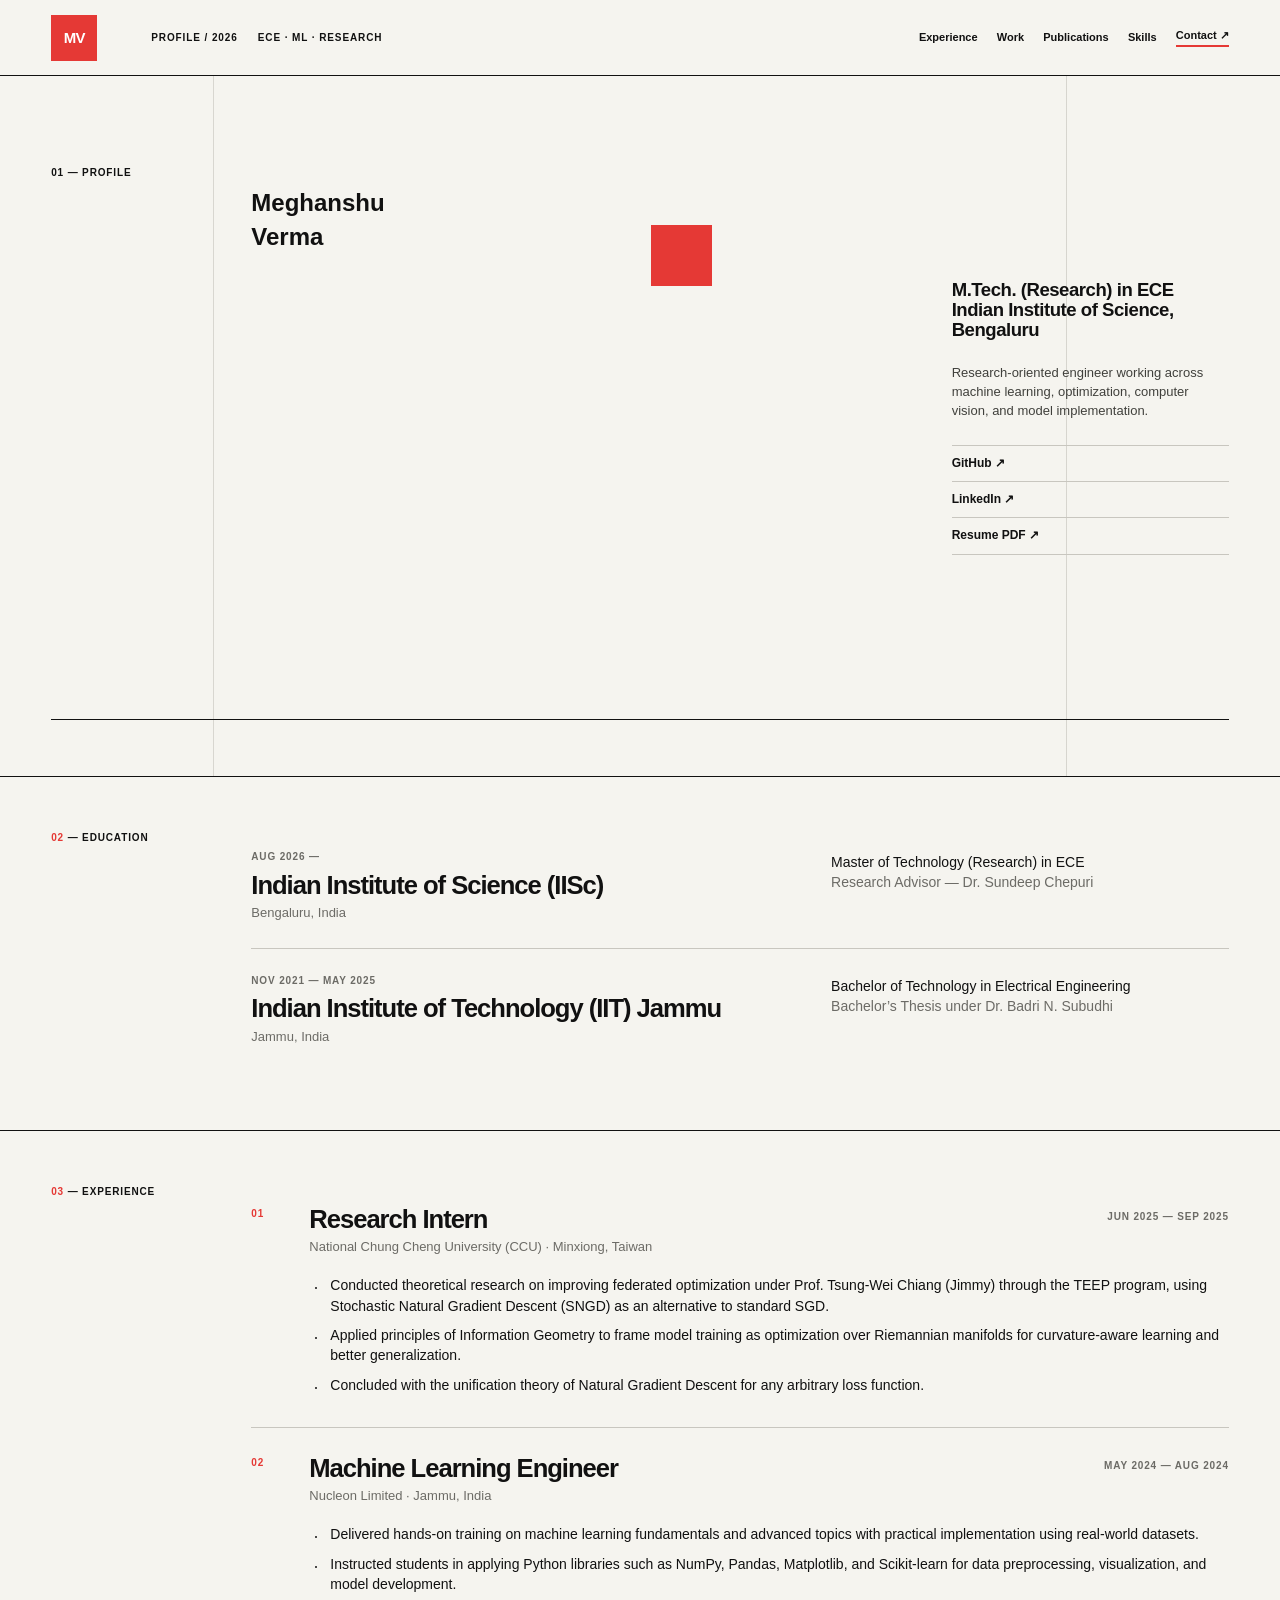
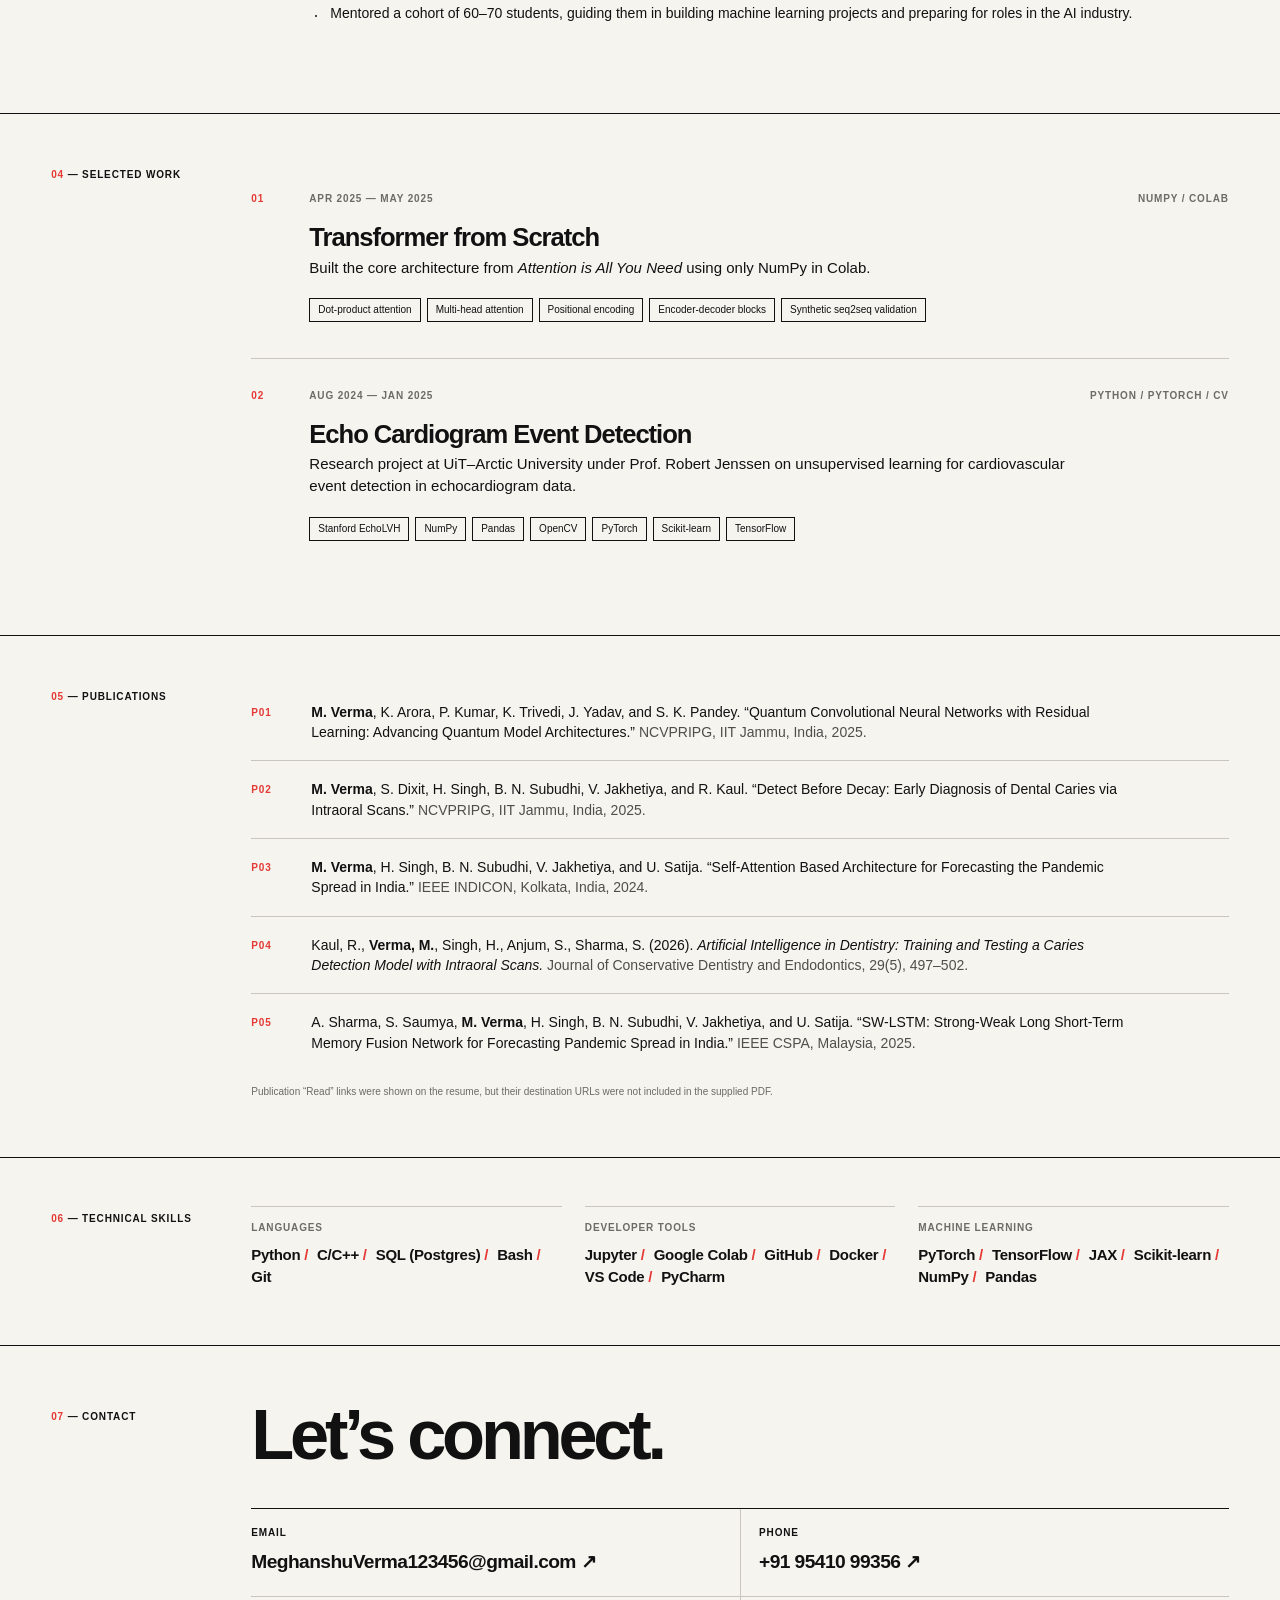
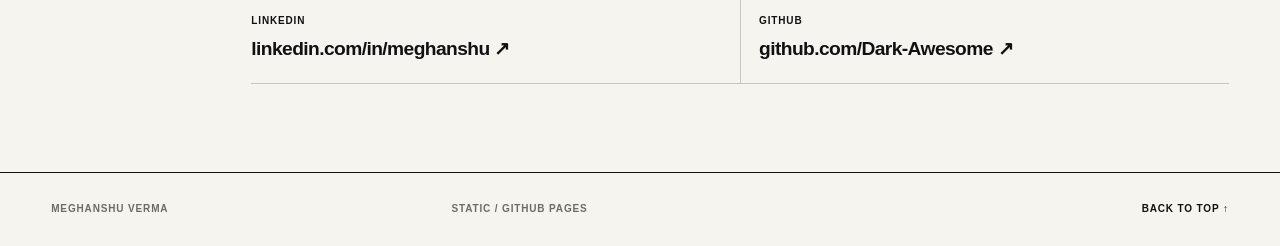
==== commit 650b03fd: "Change hero title from h3 to h2" ====
--- a/index.html
+++ b/index.html
@@ -31,7 +31,7 @@
     <section class="hero section-grid" aria-labelledby="hero-title">
       <div class="hero-kicker label">01 — PROFILE</div>
       <div class="hero-title-wrap">
-        <h3 id="hero-title">Meghanshu<br><span>Verma</span></h3>
+        <h2 id="hero-title">Meghanshu<br><span>Verma</span></h2>
         <div class="red-block" aria-hidden="true"></div>
       </div>
       <div class="hero-aside">
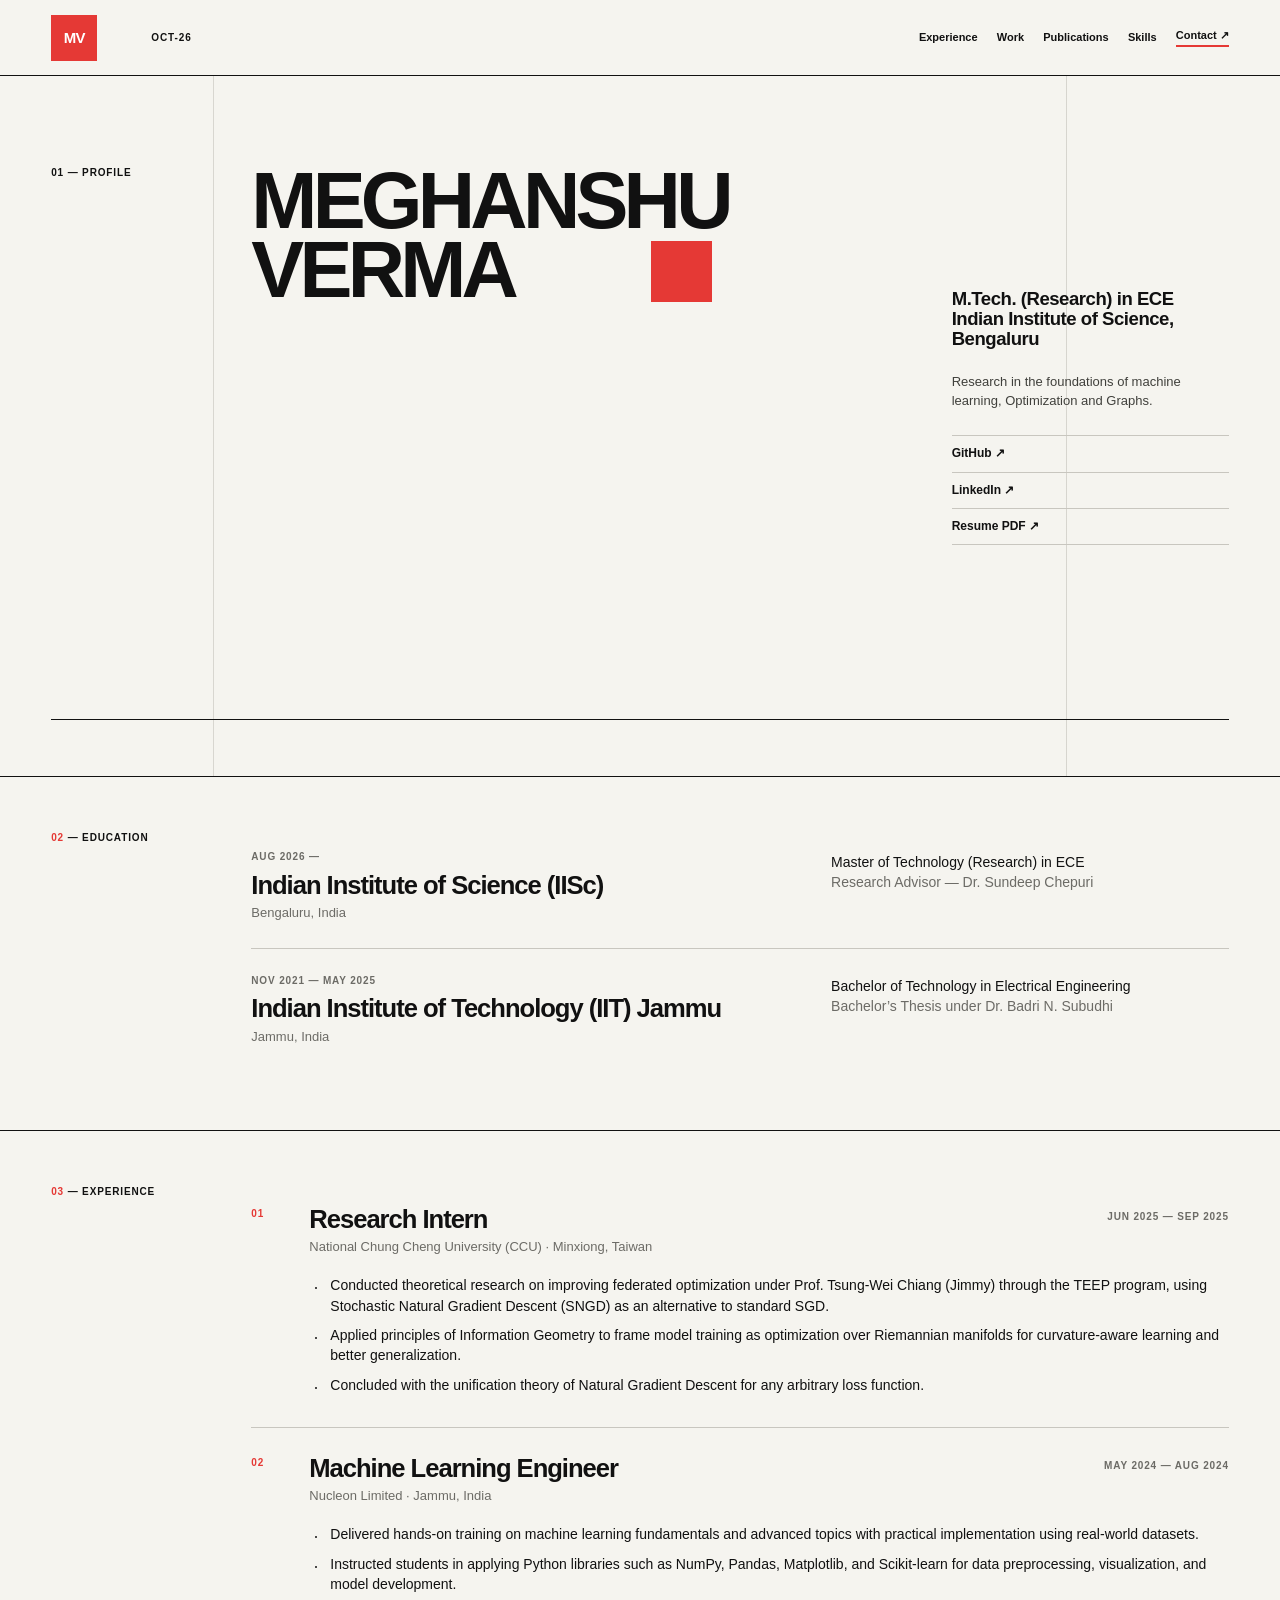
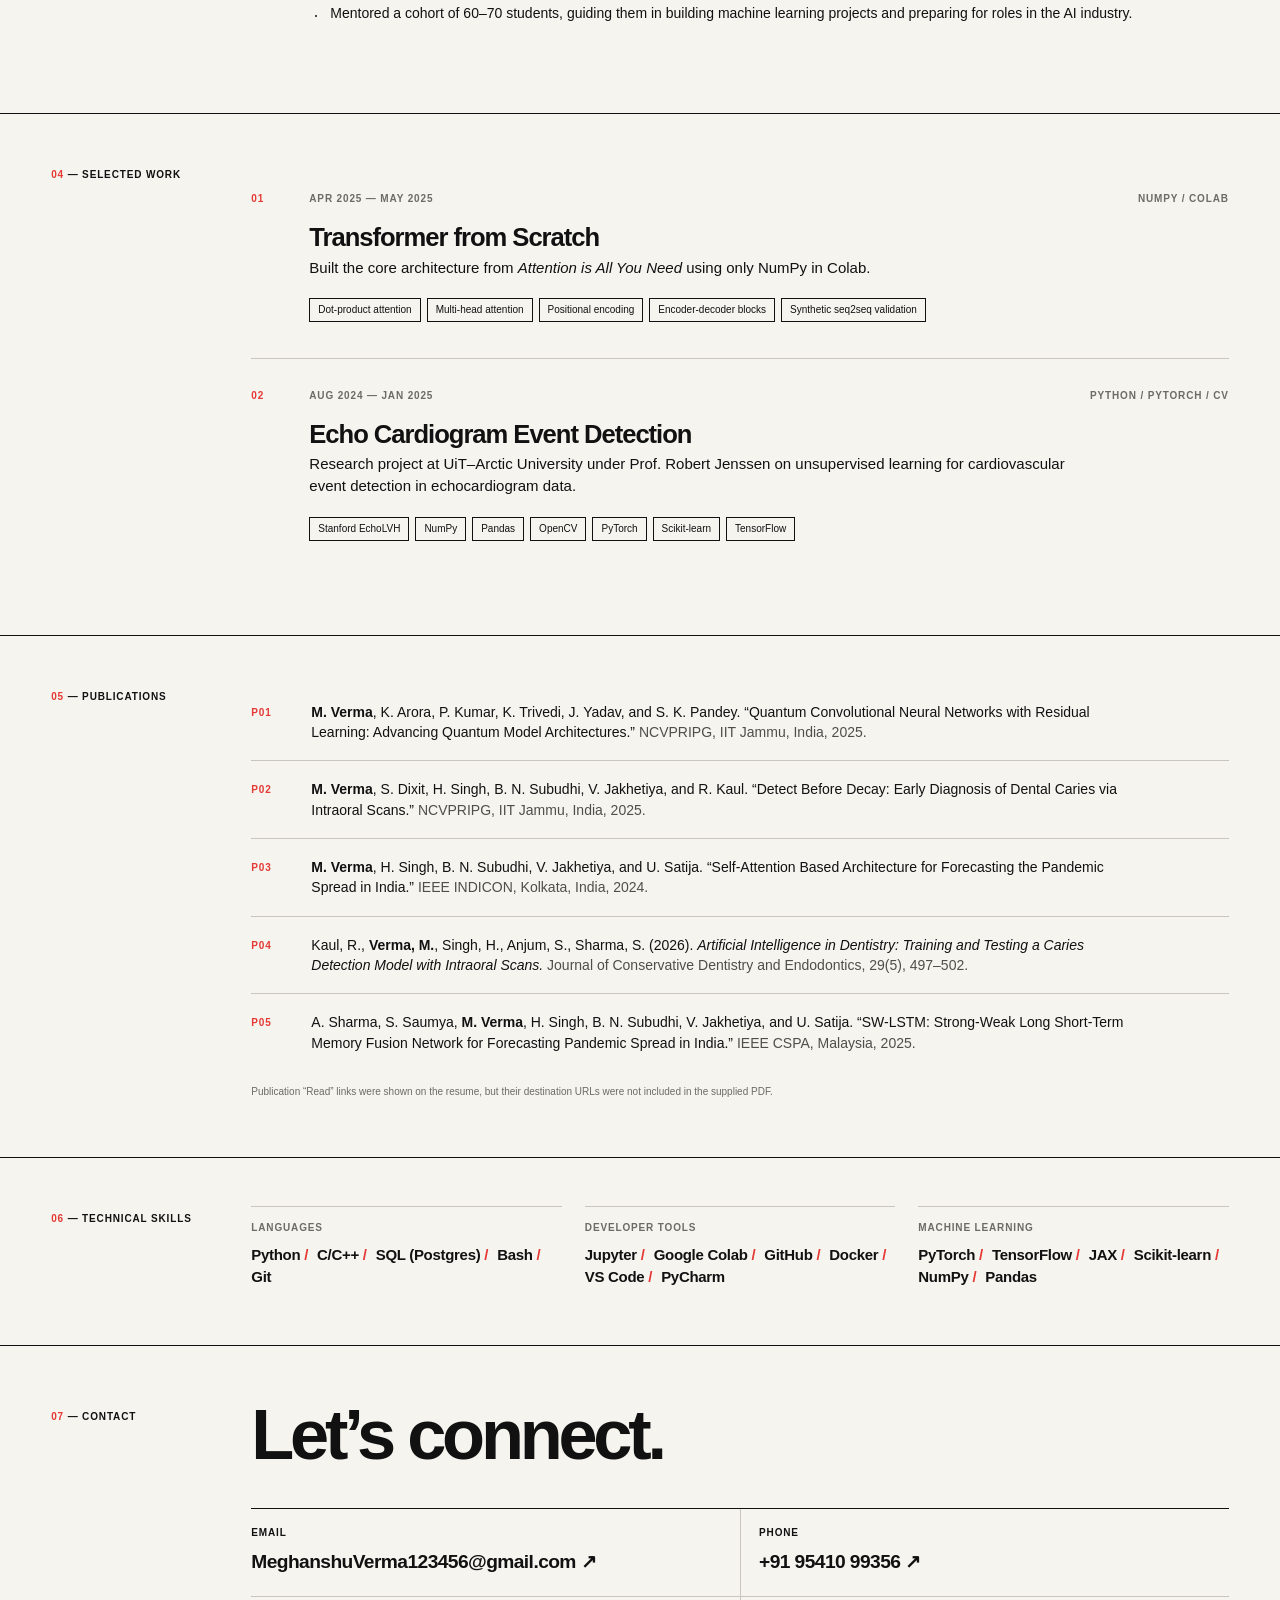
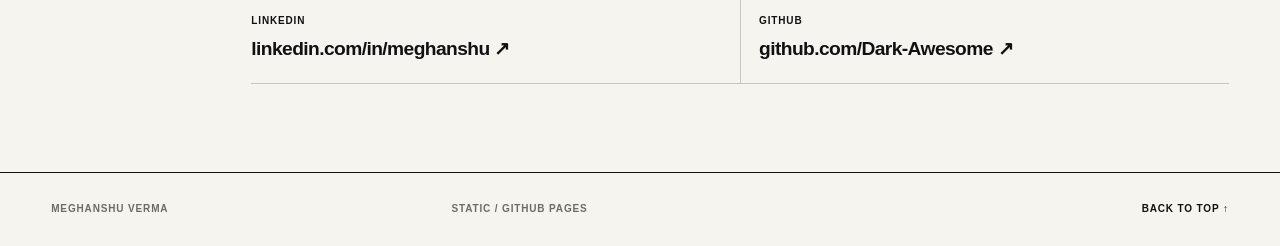
==== commit 7100260f: "Revise profile details and hero section header Updated profile information and modified hero section" ====
--- a/index.html
+++ b/index.html
@@ -15,8 +15,7 @@
   <header class="site-header">
     <div class="header-mark" aria-hidden="true">MV</div>
     <div class="header-meta">
-      <span>PROFILE / 2026</span>
-      <span>ECE · ML · RESEARCH</span>
+      <span>OCT-26</span>
     </div>
     <nav aria-label="Primary navigation">
       <a href="#experience">Experience</a>
@@ -31,12 +30,12 @@
     <section class="hero section-grid" aria-labelledby="hero-title">
       <div class="hero-kicker label">01 — PROFILE</div>
       <div class="hero-title-wrap">
-        <h2 id="hero-title">Meghanshu<br><span>Verma</span></h2>
+        <h1 id="hero-title">Meghanshu<br><span>Verma</span></h1>
         <div class="red-block" aria-hidden="true"></div>
       </div>
       <div class="hero-aside">
         <p class="hero-role">M.Tech. (Research) in ECE<br>Indian Institute of Science, Bengaluru</p>
-        <p class="hero-note">Research-oriented engineer working across machine learning, optimization, computer vision, and model implementation.</p>
+        <p class="hero-note">Research in the foundations of machine learning, Optimization and Graphs.</p>
         <div class="hero-links">
           <a href="https://github.com/Dark-Awesome" target="_blank" rel="noreferrer">GitHub ↗</a>
           <a href="https://linkedin.com/in/meghanshu" target="_blank" rel="noreferrer">LinkedIn ↗</a>
